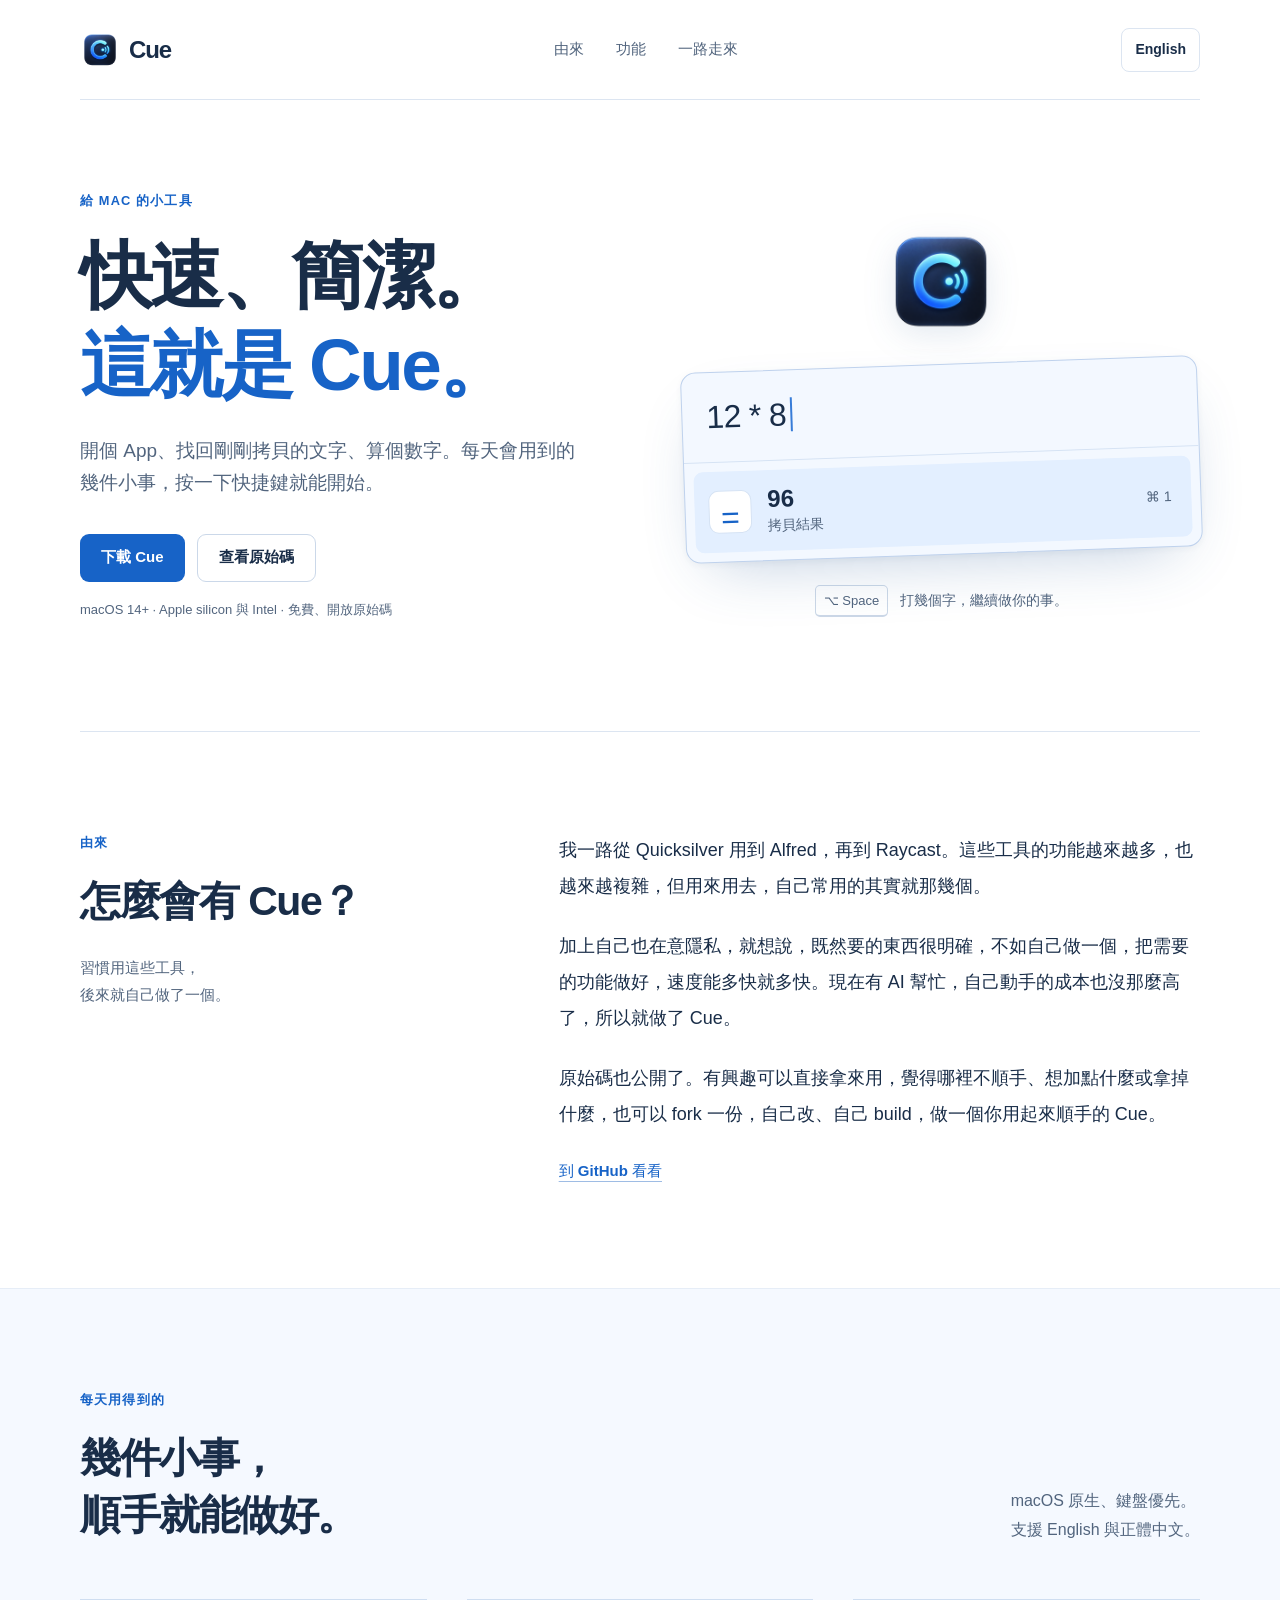
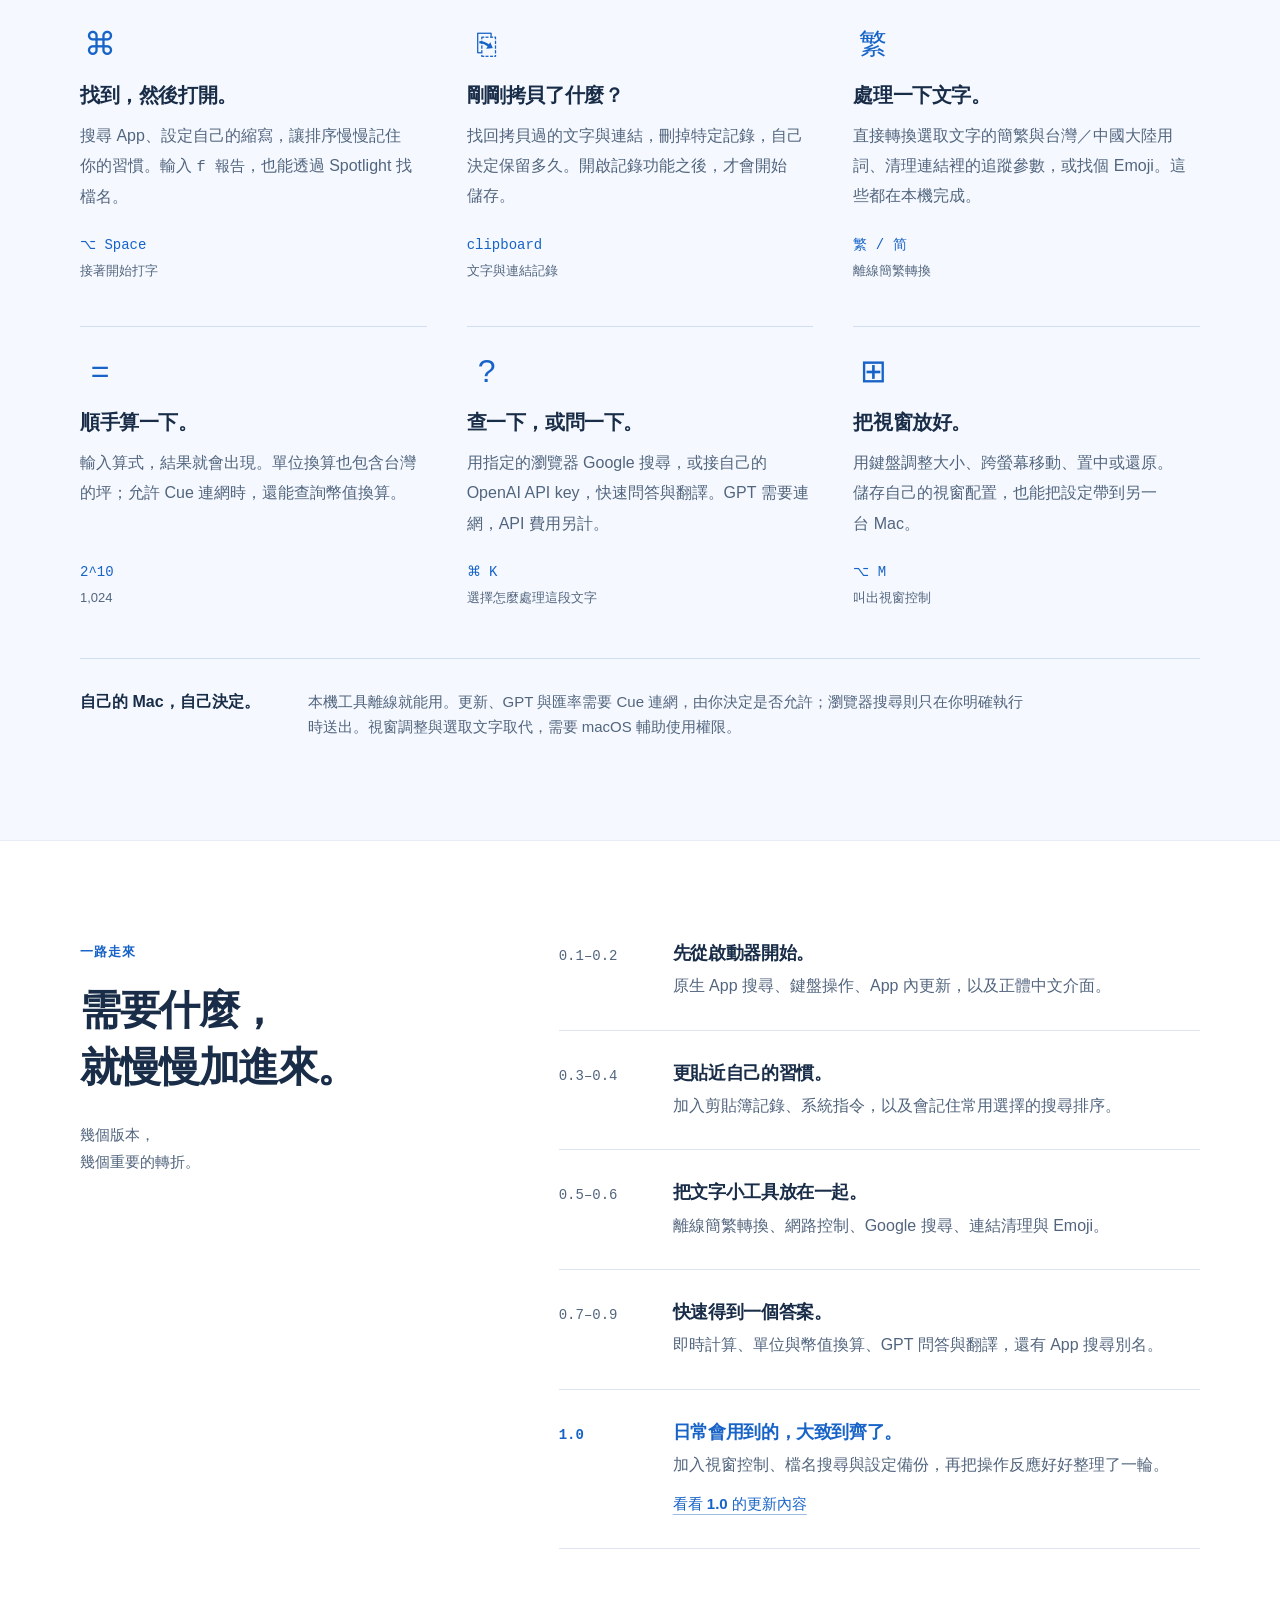
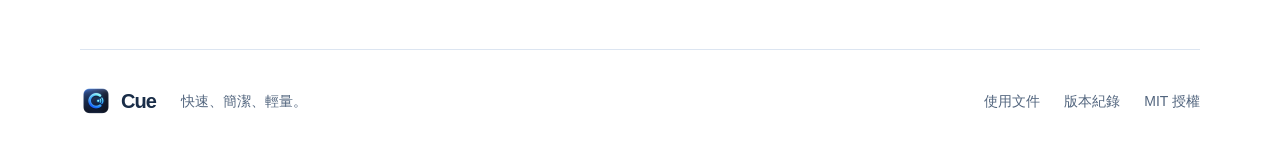
==== website/zh-Hant/index.html @ 2a1d49bb "Publish Cue website and signed 1.0.0 update feed" ====
<!doctype html>
<html lang="zh-Hant">
<head>
  <meta charset="utf-8">
  <meta name="viewport" content="width=device-width, initial-scale=1">
  <meta name="description" content="Cue 是快速、簡潔、開放原始碼的 macOS 啟動器。搜尋 App、剪貼簿、文字工具、即時計算與視窗控制，用鍵盤就能完成。">
  <meta name="theme-color" content="#f5f9ff">
  <title>Cue — 快速、簡潔、輕量。</title>
  <link rel="canonical" href="https://yihsiu.org/cue/zh-Hant/">
  <link rel="alternate" hreflang="en" href="https://yihsiu.org/cue/">
  <link rel="alternate" hreflang="zh-Hant" href="https://yihsiu.org/cue/zh-Hant/">
  <link rel="icon" type="image/png" href="../assets/cue-icon.png">
  <link rel="stylesheet" href="../assets/site.css">
</head>
<body>
  <a class="skip-link" href="#main">跳至主要內容</a>
  <header class="site-header wrap">
    <a class="brand" href="./" aria-label="Cue 首頁"><img src="../assets/cue-icon.png" alt="" width="40" height="40"><span>Cue</span></a>
    <nav aria-label="主要導覽"><a href="#story">由來</a><a href="#features">功能</a><a href="#journey">一路走來</a></nav>
    <a class="language" href="../" lang="en" hreflang="en" aria-label="Switch to English">English</a>
  </header>

  <main id="main">
    <section class="hero wrap" aria-labelledby="hero-title">
      <div class="hero-copy">
        <p class="eyebrow">給 Mac 的小工具</p>
        <h1 id="hero-title">快速、簡潔。<br><span>這就是 Cue。</span></h1>
        <p class="intro">開個 App、找回剛剛拷貝的文字、算個數字。每天會用到的幾件小事，按一下快捷鍵就能開始。</p>
        <div class="actions"><a class="button primary" href="https://github.com/hsiuhsiu/cue/releases/latest">下載 Cue</a><a class="button secondary" href="https://github.com/hsiuhsiu/cue">查看原始碼</a></div>
        <p class="small-note">macOS 14+ · Apple silicon 與 Intel · 免費、開放原始碼</p>
      </div>
      <figure class="hero-preview">
        <img class="hero-icon" src="../assets/cue-icon.png" alt="Cue App 圖示" width="116" height="116">
        <div class="launcher-demo" aria-label="計算機示意：12 乘以 8，結果為 96">
          <div class="demo-query"><span>12 * 8</span><span class="demo-caret" aria-hidden="true"></span></div>
          <div class="demo-result"><span class="demo-symbol" aria-hidden="true">=</span><div><strong>96</strong><span>拷貝結果</span></div><kbd>⌘ 1</kbd></div>
        </div>
        <figcaption><kbd>⌥ Space</kbd><span>打幾個字，繼續做你的事。</span></figcaption>
      </figure>
    </section>

    <section id="story" class="story section wrap" aria-labelledby="story-title">
      <div class="section-heading"><p class="eyebrow">由來</p><h2 id="story-title">怎麼會有 Cue？</h2><p class="margin-note">習慣用這些工具，<br>後來就自己做了一個。</p></div>
      <div class="story-copy">
        <p>我一路從 Quicksilver 用到 Alfred，再到 Raycast。這些工具的功能越來越多，也越來越複雜，但用來用去，自己常用的其實就那幾個。</p>
        <p>加上自己也在意隱私，就想說，既然要的東西很明確，不如自己做一個，把需要的功能做好，速度能多快就多快。現在有 AI 幫忙，自己動手的成本也沒那麼高了，所以就做了 Cue。</p>
        <p>原始碼也公開了。有興趣可以直接拿來用，覺得哪裡不順手、想加點什麼或拿掉什麼，也可以 fork 一份，自己改、自己 build，做一個你用起來順手的 Cue。</p>
        <a class="text-link" href="https://github.com/hsiuhsiu/cue">到 GitHub 看看</a>
      </div>
    </section>

    <section id="features" class="features section" aria-labelledby="features-title">
      <div class="wrap">
        <div class="section-top"><div><p class="eyebrow">每天用得到的</p><h2 id="features-title">幾件小事，<br>順手就能做好。</h2></div><p>macOS 原生、鍵盤優先。<br>支援 English 與正體中文。</p></div>
        <div class="feature-grid">
          <article><span class="feature-mark" aria-hidden="true">⌘</span><h3>找到，然後打開。</h3><p>搜尋 App、設定自己的縮寫，讓排序慢慢記住你的習慣。輸入 <code>f 報告</code>，也能透過 Spotlight 找檔名。</p><span class="feature-example">⌥ Space <span>接著開始打字</span></span></article>
          <article><span class="feature-mark" aria-hidden="true">⎘</span><h3>剛剛拷貝了什麼？</h3><p>找回拷貝過的文字與連結，刪掉特定記錄，自己決定保留多久。開啟記錄功能之後，才會開始儲存。</p><span class="feature-example">clipboard <span>文字與連結記錄</span></span></article>
          <article><span class="feature-mark text-mark" aria-hidden="true">繁</span><h3>處理一下文字。</h3><p>直接轉換選取文字的簡繁與台灣／中國大陸用詞、清理連結裡的追蹤參數，或找個 Emoji。這些都在本機完成。</p><span class="feature-example">繁 / 简 <span>離線簡繁轉換</span></span></article>
          <article><span class="feature-mark" aria-hidden="true">=</span><h3>順手算一下。</h3><p>輸入算式，結果就會出現。單位換算也包含台灣的坪；允許 Cue 連網時，還能查詢幣值換算。</p><span class="feature-example">2^10 <span>1,024</span></span></article>
          <article><span class="feature-mark" aria-hidden="true">?</span><h3>查一下，或問一下。</h3><p>用指定的瀏覽器 Google 搜尋，或接自己的 OpenAI API key，快速問答與翻譯。GPT 需要連網，API 費用另計。</p><span class="feature-example">⌘ K <span>選擇怎麼處理這段文字</span></span></article>
          <article><span class="feature-mark" aria-hidden="true">⊞</span><h3>把視窗放好。</h3><p>用鍵盤調整大小、跨螢幕移動、置中或還原。儲存自己的視窗配置，也能把設定帶到另一台 Mac。</p><span class="feature-example">⌥ M <span>叫出視窗控制</span></span></article>
        </div>
        <div class="local-note"><strong>自己的 Mac，自己決定。</strong><p>本機工具離線就能用。更新、GPT 與匯率需要 Cue 連網，由你決定是否允許；瀏覽器搜尋則只在你明確執行時送出。視窗調整與選取文字取代，需要 macOS 輔助使用權限。</p></div>
      </div>
    </section>

    <section id="journey" class="journey section wrap" aria-labelledby="journey-title">
      <div class="section-heading"><p class="eyebrow">一路走來</p><h2 id="journey-title">需要什麼，<br>就慢慢加進來。</h2><p class="margin-note">幾個版本，<br>幾個重要的轉折。</p></div>
      <ol class="timeline">
        <li><span class="version">0.1–0.2</span><div><h3>先從啟動器開始。</h3><p>原生 App 搜尋、鍵盤操作、App 內更新，以及正體中文介面。</p></div></li>
        <li><span class="version">0.3–0.4</span><div><h3>更貼近自己的習慣。</h3><p>加入剪貼簿記錄、系統指令，以及會記住常用選擇的搜尋排序。</p></div></li>
        <li><span class="version">0.5–0.6</span><div><h3>把文字小工具放在一起。</h3><p>離線簡繁轉換、網路控制、Google 搜尋、連結清理與 Emoji。</p></div></li>
        <li><span class="version">0.7–0.9</span><div><h3>快速得到一個答案。</h3><p>即時計算、單位與幣值換算、GPT 問答與翻譯，還有 App 搜尋別名。</p></div></li>
        <li class="milestone"><span class="version">1.0</span><div><h3>日常會用到的，大致到齊了。</h3><p>加入視窗控制、檔名搜尋與設定備份，再把操作反應好好整理了一輪。</p><a class="text-link" href="https://github.com/hsiuhsiu/cue/releases/tag/v1.0.0">看看 1.0 的更新內容</a></div></li>
      </ol>
    </section>
  </main>

  <footer class="site-footer wrap"><a class="brand" href="./"><img src="../assets/cue-icon.png" alt="" width="32" height="32"><span>Cue</span></a><p>快速、簡潔、輕量。</p><nav aria-label="更多 Cue 資訊"><a href="https://github.com/hsiuhsiu/cue#readme">使用文件</a><a href="https://github.com/hsiuhsiu/cue/releases">版本紀錄</a><a href="https://github.com/hsiuhsiu/cue/blob/main/LICENSE">MIT 授權</a></nav></footer>
</body>
</html>
---- website/assets/site.css ----
:root{color-scheme:light;--ink:#192d48;--muted:#52657e;--blue:#1763c7;--line:#dce5f1;--pale:#f5f9ff;--font:-apple-system,BlinkMacSystemFont,"Segoe UI","Noto Sans TC",sans-serif}
*{box-sizing:border-box}html{scroll-padding-top:2rem}body{margin:0;background:#fff;color:var(--ink);font-family:var(--font);font-size:1rem;line-height:1.65;-webkit-font-smoothing:antialiased}a{color:inherit;text-decoration:none}a:hover{color:var(--blue)}a:focus-visible{outline:3px solid var(--blue);outline-offset:5px;border-radius:4px}img{display:block;max-width:100%;height:auto}h1,h2,h3,p,figure{margin:0}h1,h2,h3{font-weight:650;letter-spacing:-.035em}h1{font-size:clamp(3.5rem,6.5vw,5.5rem);line-height:1.04}h2{font-size:clamp(2rem,3.7vw,3rem);line-height:1.17}h3{font-size:1.25rem;line-height:1.35;letter-spacing:-.02em}p{text-wrap:pretty}.wrap{width:min(1120px,calc(100% - 64px));margin-inline:auto}.section{padding-block:100px}.eyebrow{margin-bottom:20px;font-size:.8rem;font-weight:650;letter-spacing:.11em;text-transform:uppercase;color:var(--blue)}.skip-link{position:fixed;top:12px;left:16px;padding:10px 16px;background:#fff;border:2px solid var(--blue);z-index:10;transform:translateY(-150%)}.skip-link:focus{transform:translateY(0)}
.site-header{min-height:100px;display:flex;align-items:center;justify-content:space-between;gap:24px;border-bottom:1px solid var(--line)}.brand{display:inline-flex;align-items:center;gap:9px;font-size:1.5rem;font-weight:700;letter-spacing:-.045em;white-space:nowrap}.brand img{flex-shrink:0}.site-header nav{display:flex;gap:32px;font-size:.9375rem;color:var(--muted)}.site-header nav a,.language{display:inline-flex;align-items:center;min-height:44px}.language{font-size:.875rem;font-weight:550;border:1px solid var(--line);border-radius:8px;padding:6px 13px;white-space:nowrap}
.hero{display:grid;grid-template-columns:1.05fr 1fr;align-items:center;gap:60px;padding-block:90px 110px}.hero h1 span{color:var(--blue)}.intro{max-width:31rem;font-size:1.1875rem;line-height:1.7;color:var(--muted);margin-top:26px}.actions{display:flex;flex-wrap:wrap;gap:12px;margin-top:34px}.button{display:inline-flex;min-height:48px;align-items:center;justify-content:center;border-radius:9px;padding:10px 21px;font-size:.9375rem;font-weight:600;transition:background-color .15s}.primary{background:var(--blue);color:#fff}.primary:hover{background:#104ea1;color:#fff}.secondary{border:1px solid #cbd8e9;background:#fff}.secondary:hover{background:var(--pale)}.small-note{font-size:.8125rem;line-height:1.7;color:var(--muted);margin-top:17px}.hero-preview{position:relative;min-width:0;padding-top:30px}.hero-icon{margin:0 auto 24px;width:116px;filter:drop-shadow(0 8px 16px #1c4e8420)}.launcher-demo{overflow:hidden;background:#f3f8ff;border:1px solid #bfd2ed;border-radius:15px;box-shadow:0 25px 65px -27px #2d5e9a55,0 2px 6px #2039570c;transform:rotate(-2deg)}.demo-query{display:flex;align-items:center;min-height:82px;padding:18px 24px;font-size:2rem;font-weight:500;letter-spacing:-.02em;border-bottom:1px solid #d6e3f4}.demo-caret{width:2px;height:34px;background:#377cd8;margin-left:4px}.demo-result{display:flex;gap:16px;align-items:center;margin:9px;padding:14px;background:#e3efff;border-radius:9px}.demo-symbol{display:grid;place-items:center;flex:0 0 43px;width:43px;height:43px;background:white;border:1px solid #d6e3f4;border-radius:10px;color:var(--blue);font-size:2rem;font-weight:400}.demo-result>div{display:flex;flex-direction:column}.demo-result strong{font-size:1.5rem;font-weight:600;line-height:1.25}.demo-result>div>span{font-size:.875rem;color:var(--muted)}kbd{font-family:var(--font);font-size:.875rem;white-space:nowrap}.demo-result kbd{margin-left:auto;color:var(--muted);padding:4px 6px;border-radius:4px}figcaption{display:flex;align-items:center;justify-content:center;gap:12px;margin-top:30px;font-size:.875rem;color:var(--muted);flex-wrap:wrap}figcaption kbd{padding:4px 8px;background:#fff;border:1px solid #ccd8e7;border-bottom-width:2px;border-radius:5px;font-size:.8125rem}
.story{display:grid;grid-template-columns:1fr 1.65fr;gap:90px;border-top:1px solid var(--line)}.margin-note{margin-top:24px;font-size:.9375rem;color:var(--muted);line-height:1.8}.story-copy{font-size:1.125rem;line-height:1.9}.story-copy p+p{margin-top:24px}.text-link{display:inline-block;color:var(--blue);font-size:.9375rem;font-weight:550;text-decoration:underline;text-underline-offset:5px;text-decoration-color:#9ebce4}.story-copy>.text-link{margin-top:24px}.text-link:hover{text-decoration-color:var(--blue)}
.features{background:var(--pale);border-top:1px solid #e6edf7;border-bottom:1px solid #e6edf7}.section-top{display:flex;align-items:flex-end;justify-content:space-between;gap:32px;margin-bottom:54px}.section-top>p{color:var(--muted);font-size:1rem;line-height:1.8}.feature-grid{display:grid;grid-template-columns:repeat(3,minmax(0,1fr));gap:44px 40px}.feature-grid article{display:flex;flex-direction:column;align-items:flex-start;border-top:1px solid #cfdef1;padding-top:24px}.feature-mark{width:40px;height:40px;display:grid;place-items:center;color:var(--blue);font-size:2rem;line-height:1;margin-bottom:18px}.text-mark{font-size:1.75rem}.feature-grid p{margin-top:12px;color:var(--muted);font-size:1rem;line-height:1.75}.feature-example{display:block;margin-top:auto;padding-top:22px;font-family:ui-monospace,SFMono-Regular,Consolas,monospace;font-size:.875rem;color:var(--blue)}.feature-example>span{display:block;font-family:var(--font);font-size:.8125rem;margin-top:3px;color:var(--muted)}code{font-size:.95em;overflow-wrap:anywhere}.local-note{display:flex;gap:48px;padding-top:30px;border-top:1px solid #cfdef1;margin-top:50px;align-items:baseline}.local-note strong{flex:0 0 auto;font-size:1rem;font-weight:600}.local-note p{color:var(--muted);font-size:.9375rem;max-width:720px}
.journey{display:grid;grid-template-columns:1fr 1.65fr;gap:90px}.timeline{list-style:none;padding:0;margin:0}.timeline li{display:grid;grid-template-columns:90px minmax(0,1fr);gap:24px;padding:0 0 30px;margin-bottom:30px;border-bottom:1px solid var(--line)}.timeline li:last-child{margin-bottom:0}.version{font-size:.875rem;font-family:ui-monospace,SFMono-Regular,Consolas,monospace;color:var(--muted);padding-top:4px}.timeline h3{font-size:1.125rem}.timeline p{color:var(--muted);margin-top:8px;font-size:1rem}.milestone .version{color:var(--blue);font-weight:650}.milestone h3{color:var(--blue)}.timeline .text-link{margin-top:14px}.site-footer{border-top:1px solid var(--line);display:flex;align-items:center;gap:25px;padding-block:32px 42px}.site-footer .brand{font-size:1.25rem}.site-footer>p{font-size:.875rem;color:var(--muted)}.site-footer nav{display:flex;gap:24px;margin-left:auto;font-size:.875rem;color:var(--muted)}.site-footer nav a{padding-block:8px}
html[lang="zh-Hant"] h1{font-size:clamp(3rem,5.7vw,4.75rem);line-height:1.22;letter-spacing:-.035em}html[lang="zh-Hant"] h2{line-height:1.4;font-size:clamp(2rem,3.2vw,2.6rem)}html[lang="zh-Hant"] .story-copy{line-height:2}html[lang="zh-Hant"] .eyebrow{letter-spacing:.09em}html[lang="zh-Hant"] .feature-grid p{line-height:1.9}
@media(max-width:950px){.hero{gap:36px}.story,.journey{gap:42px;grid-template-columns:1fr 1.7fr}.feature-grid{grid-template-columns:repeat(2,minmax(0,1fr))}.site-footer{flex-wrap:wrap}.site-footer nav{margin-left:auto}.hero-preview{padding-top:12px}.section-top>p{max-width:15rem}}
@media(max-width:700px){.wrap{width:calc(100% - 40px)}.site-header{min-height:80px;gap:12px;flex-wrap:wrap;padding-block:14px}.site-header nav{order:3;width:100%;justify-content:space-between;gap:12px;border-top:1px solid var(--line);padding-top:5px;font-size:.875rem}.brand{font-size:1.3rem}.brand img{width:34px}.language{font-size:.8125rem}.hero{grid-template-columns:1fr;gap:36px;padding-block:50px 64px}.hero-copy{max-width:36rem}.intro{font-size:1.0625rem;max-width:32rem}.hero-preview{width:min(420px,100%);margin-inline:auto;padding:0 6px}.hero-icon{width:88px;margin-bottom:18px}.launcher-demo{transform:none}.demo-query{min-height:72px;font-size:1.75rem}.small-note{font-size:.8125rem}.section{padding-block:62px}.story,.journey{grid-template-columns:1fr;gap:30px}.margin-note{display:none}.eyebrow{margin-bottom:14px}.story-copy{font-size:1.0625rem}.section-top{display:block;margin-bottom:34px}.section-top>p{margin-top:20px;max-width:none}.section-top>p br{display:none}.feature-grid{gap:32px 24px}.feature-grid h3{font-size:1.125rem}.feature-grid p{font-size:.9375rem}.local-note{display:block;margin-top:36px}.local-note p{margin-top:10px}.timeline li{grid-template-columns:76px minmax(0,1fr);gap:16px}.site-footer{gap:14px;padding-block:26px}.site-footer nav{width:100%;margin:0;gap:24px;flex-wrap:wrap}.site-footer>p{margin-left:auto}}
@media(max-width:390px){.wrap{width:calc(100% - 32px)}.feature-grid{grid-template-columns:1fr}.actions{gap:10px}.button{padding-inline:17px}.hero h1{font-size:3.2rem}html[lang="zh-Hant"] h1{font-size:2.75rem}.timeline li{grid-template-columns:70px minmax(0,1fr);gap:12px}}
@media(prefers-reduced-motion:reduce){*{scroll-behavior:auto!important;transition:none!important}}
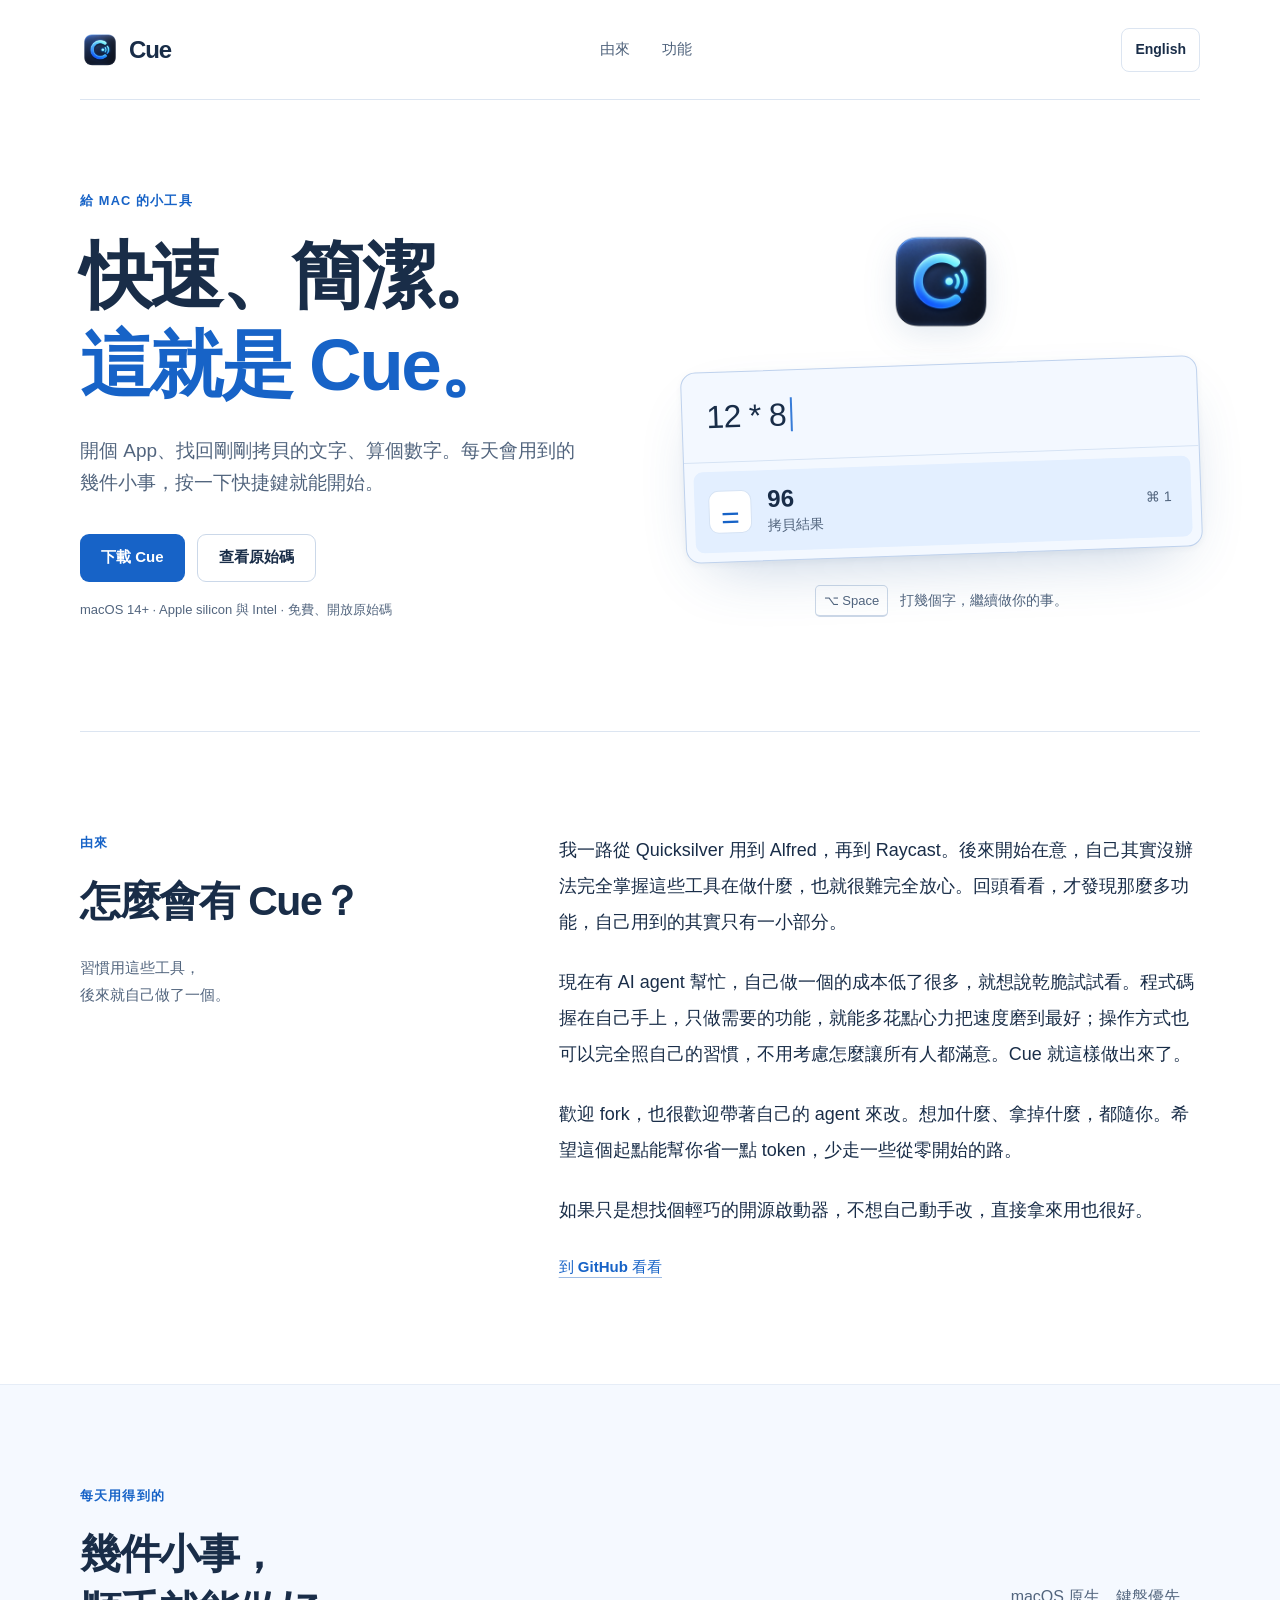
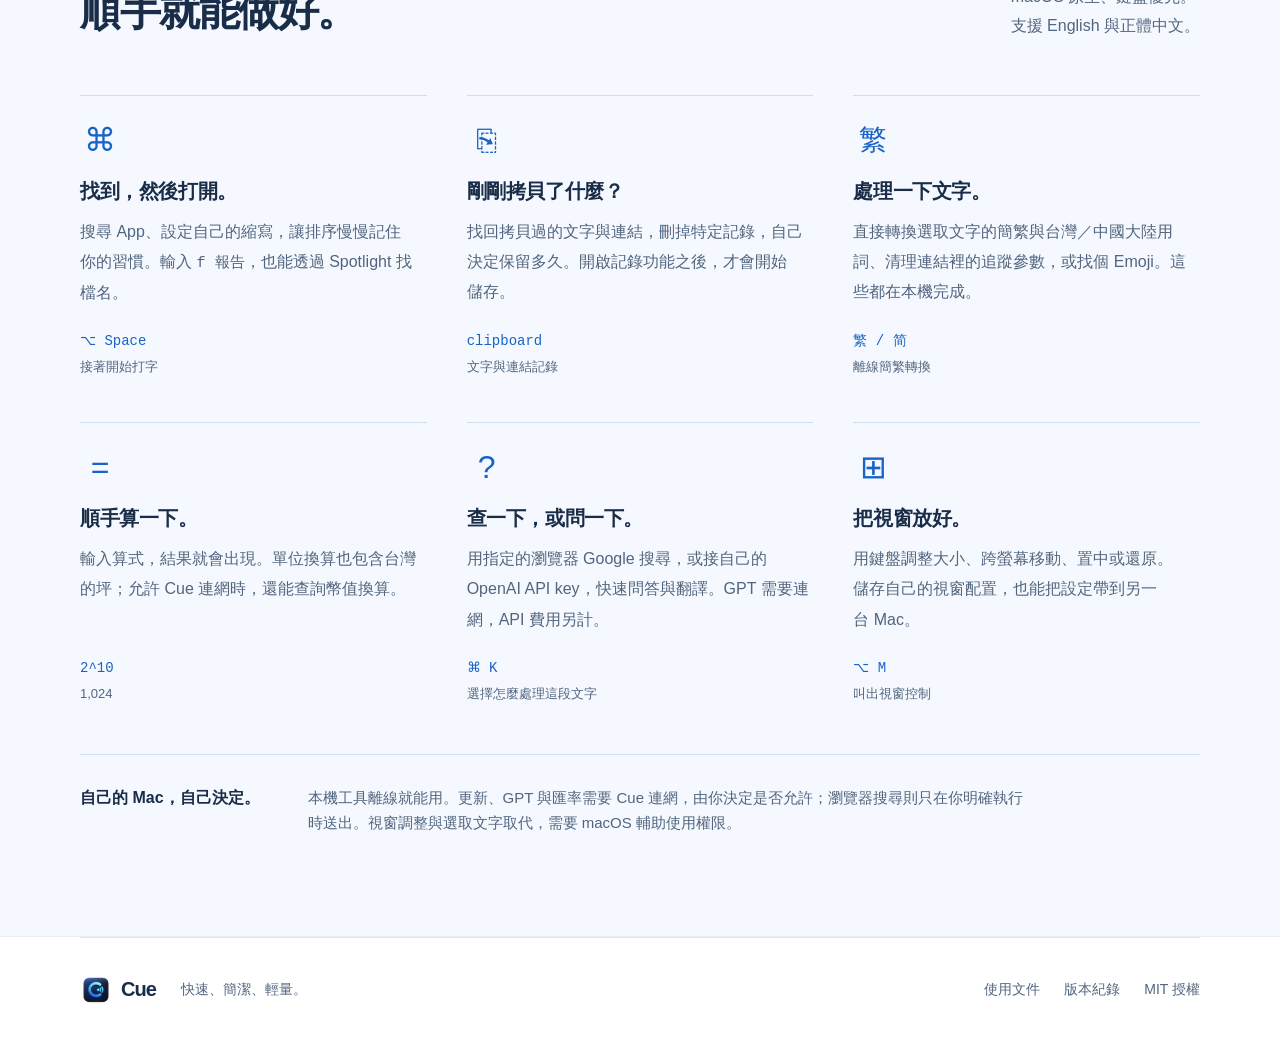
==== commit fb616ded: "Rewrite Cue origin story and remove website timeline" ====
--- a/website/zh-Hant/index.html
+++ b/website/zh-Hant/index.html
@@ -16,7 +16,7 @@
   <a class="skip-link" href="#main">跳至主要內容</a>
   <header class="site-header wrap">
     <a class="brand" href="./" aria-label="Cue 首頁"><img src="../assets/cue-icon.png" alt="" width="40" height="40"><span>Cue</span></a>
-    <nav aria-label="主要導覽"><a href="#story">由來</a><a href="#features">功能</a><a href="#journey">一路走來</a></nav>
+    <nav aria-label="主要導覽"><a href="#story">由來</a><a href="#features">功能</a></nav>
     <a class="language" href="../" lang="en" hreflang="en" aria-label="Switch to English">English</a>
   </header>
 
@@ -42,9 +42,10 @@
     <section id="story" class="story section wrap" aria-labelledby="story-title">
       <div class="section-heading"><p class="eyebrow">由來</p><h2 id="story-title">怎麼會有 Cue？</h2><p class="margin-note">習慣用這些工具，<br>後來就自己做了一個。</p></div>
       <div class="story-copy">
-        <p>我一路從 Quicksilver 用到 Alfred，再到 Raycast。這些工具的功能越來越多，也越來越複雜，但用來用去，自己常用的其實就那幾個。</p>
-        <p>加上自己也在意隱私，就想說，既然要的東西很明確，不如自己做一個，把需要的功能做好，速度能多快就多快。現在有 AI 幫忙，自己動手的成本也沒那麼高了，所以就做了 Cue。</p>
-        <p>原始碼也公開了。有興趣可以直接拿來用，覺得哪裡不順手、想加點什麼或拿掉什麼，也可以 fork 一份，自己改、自己 build，做一個你用起來順手的 Cue。</p>
+        <p>我一路從 Quicksilver 用到 Alfred，再到 Raycast。後來開始在意，自己其實沒辦法完全掌握這些工具在做什麼，也就很難完全放心。回頭看看，才發現那麼多功能，自己用到的其實只有一小部分。</p>
+        <p>現在有 AI agent 幫忙，自己做一個的成本低了很多，就想說乾脆試試看。程式碼握在自己手上，只做需要的功能，就能多花點心力把速度磨到最好；操作方式也可以完全照自己的習慣，不用考慮怎麼讓所有人都滿意。Cue 就這樣做出來了。</p>
+        <p>歡迎 fork，也很歡迎帶著自己的 agent 來改。想加什麼、拿掉什麼，都隨你。希望這個起點能幫你省一點 token，少走一些從零開始的路。</p>
+        <p>如果只是想找個輕巧的開源啟動器，不想自己動手改，直接拿來用也很好。</p>
         <a class="text-link" href="https://github.com/hsiuhsiu/cue">到 GitHub 看看</a>
       </div>
     </section>
@@ -64,16 +65,6 @@
       </div>
     </section>
 
-    <section id="journey" class="journey section wrap" aria-labelledby="journey-title">
-      <div class="section-heading"><p class="eyebrow">一路走來</p><h2 id="journey-title">需要什麼，<br>就慢慢加進來。</h2><p class="margin-note">幾個版本，<br>幾個重要的轉折。</p></div>
-      <ol class="timeline">
-        <li><span class="version">0.1–0.2</span><div><h3>先從啟動器開始。</h3><p>原生 App 搜尋、鍵盤操作、App 內更新，以及正體中文介面。</p></div></li>
-        <li><span class="version">0.3–0.4</span><div><h3>更貼近自己的習慣。</h3><p>加入剪貼簿記錄、系統指令，以及會記住常用選擇的搜尋排序。</p></div></li>
-        <li><span class="version">0.5–0.6</span><div><h3>把文字小工具放在一起。</h3><p>離線簡繁轉換、網路控制、Google 搜尋、連結清理與 Emoji。</p></div></li>
-        <li><span class="version">0.7–0.9</span><div><h3>快速得到一個答案。</h3><p>即時計算、單位與幣值換算、GPT 問答與翻譯，還有 App 搜尋別名。</p></div></li>
-        <li class="milestone"><span class="version">1.0</span><div><h3>日常會用到的，大致到齊了。</h3><p>加入視窗控制、檔名搜尋與設定備份，再把操作反應好好整理了一輪。</p><a class="text-link" href="https://github.com/hsiuhsiu/cue/releases/tag/v1.0.0">看看 1.0 的更新內容</a></div></li>
-      </ol>
-    </section>
   </main>
 
   <footer class="site-footer wrap"><a class="brand" href="./"><img src="../assets/cue-icon.png" alt="" width="32" height="32"><span>Cue</span></a><p>快速、簡潔、輕量。</p><nav aria-label="更多 Cue 資訊"><a href="https://github.com/hsiuhsiu/cue#readme">使用文件</a><a href="https://github.com/hsiuhsiu/cue/releases">版本紀錄</a><a href="https://github.com/hsiuhsiu/cue/blob/main/LICENSE">MIT 授權</a></nav></footer>
--- a/website/assets/site.css
+++ b/website/assets/site.css
@@ -4,9 +4,9 @@
 .hero{display:grid;grid-template-columns:1.05fr 1fr;align-items:center;gap:60px;padding-block:90px 110px}.hero h1 span{color:var(--blue)}.intro{max-width:31rem;font-size:1.1875rem;line-height:1.7;color:var(--muted);margin-top:26px}.actions{display:flex;flex-wrap:wrap;gap:12px;margin-top:34px}.button{display:inline-flex;min-height:48px;align-items:center;justify-content:center;border-radius:9px;padding:10px 21px;font-size:.9375rem;font-weight:600;transition:background-color .15s}.primary{background:var(--blue);color:#fff}.primary:hover{background:#104ea1;color:#fff}.secondary{border:1px solid #cbd8e9;background:#fff}.secondary:hover{background:var(--pale)}.small-note{font-size:.8125rem;line-height:1.7;color:var(--muted);margin-top:17px}.hero-preview{position:relative;min-width:0;padding-top:30px}.hero-icon{margin:0 auto 24px;width:116px;filter:drop-shadow(0 8px 16px #1c4e8420)}.launcher-demo{overflow:hidden;background:#f3f8ff;border:1px solid #bfd2ed;border-radius:15px;box-shadow:0 25px 65px -27px #2d5e9a55,0 2px 6px #2039570c;transform:rotate(-2deg)}.demo-query{display:flex;align-items:center;min-height:82px;padding:18px 24px;font-size:2rem;font-weight:500;letter-spacing:-.02em;border-bottom:1px solid #d6e3f4}.demo-caret{width:2px;height:34px;background:#377cd8;margin-left:4px}.demo-result{display:flex;gap:16px;align-items:center;margin:9px;padding:14px;background:#e3efff;border-radius:9px}.demo-symbol{display:grid;place-items:center;flex:0 0 43px;width:43px;height:43px;background:white;border:1px solid #d6e3f4;border-radius:10px;color:var(--blue);font-size:2rem;font-weight:400}.demo-result>div{display:flex;flex-direction:column}.demo-result strong{font-size:1.5rem;font-weight:600;line-height:1.25}.demo-result>div>span{font-size:.875rem;color:var(--muted)}kbd{font-family:var(--font);font-size:.875rem;white-space:nowrap}.demo-result kbd{margin-left:auto;color:var(--muted);padding:4px 6px;border-radius:4px}figcaption{display:flex;align-items:center;justify-content:center;gap:12px;margin-top:30px;font-size:.875rem;color:var(--muted);flex-wrap:wrap}figcaption kbd{padding:4px 8px;background:#fff;border:1px solid #ccd8e7;border-bottom-width:2px;border-radius:5px;font-size:.8125rem}
 .story{display:grid;grid-template-columns:1fr 1.65fr;gap:90px;border-top:1px solid var(--line)}.margin-note{margin-top:24px;font-size:.9375rem;color:var(--muted);line-height:1.8}.story-copy{font-size:1.125rem;line-height:1.9}.story-copy p+p{margin-top:24px}.text-link{display:inline-block;color:var(--blue);font-size:.9375rem;font-weight:550;text-decoration:underline;text-underline-offset:5px;text-decoration-color:#9ebce4}.story-copy>.text-link{margin-top:24px}.text-link:hover{text-decoration-color:var(--blue)}
 .features{background:var(--pale);border-top:1px solid #e6edf7;border-bottom:1px solid #e6edf7}.section-top{display:flex;align-items:flex-end;justify-content:space-between;gap:32px;margin-bottom:54px}.section-top>p{color:var(--muted);font-size:1rem;line-height:1.8}.feature-grid{display:grid;grid-template-columns:repeat(3,minmax(0,1fr));gap:44px 40px}.feature-grid article{display:flex;flex-direction:column;align-items:flex-start;border-top:1px solid #cfdef1;padding-top:24px}.feature-mark{width:40px;height:40px;display:grid;place-items:center;color:var(--blue);font-size:2rem;line-height:1;margin-bottom:18px}.text-mark{font-size:1.75rem}.feature-grid p{margin-top:12px;color:var(--muted);font-size:1rem;line-height:1.75}.feature-example{display:block;margin-top:auto;padding-top:22px;font-family:ui-monospace,SFMono-Regular,Consolas,monospace;font-size:.875rem;color:var(--blue)}.feature-example>span{display:block;font-family:var(--font);font-size:.8125rem;margin-top:3px;color:var(--muted)}code{font-size:.95em;overflow-wrap:anywhere}.local-note{display:flex;gap:48px;padding-top:30px;border-top:1px solid #cfdef1;margin-top:50px;align-items:baseline}.local-note strong{flex:0 0 auto;font-size:1rem;font-weight:600}.local-note p{color:var(--muted);font-size:.9375rem;max-width:720px}
-.journey{display:grid;grid-template-columns:1fr 1.65fr;gap:90px}.timeline{list-style:none;padding:0;margin:0}.timeline li{display:grid;grid-template-columns:90px minmax(0,1fr);gap:24px;padding:0 0 30px;margin-bottom:30px;border-bottom:1px solid var(--line)}.timeline li:last-child{margin-bottom:0}.version{font-size:.875rem;font-family:ui-monospace,SFMono-Regular,Consolas,monospace;color:var(--muted);padding-top:4px}.timeline h3{font-size:1.125rem}.timeline p{color:var(--muted);margin-top:8px;font-size:1rem}.milestone .version{color:var(--blue);font-weight:650}.milestone h3{color:var(--blue)}.timeline .text-link{margin-top:14px}.site-footer{border-top:1px solid var(--line);display:flex;align-items:center;gap:25px;padding-block:32px 42px}.site-footer .brand{font-size:1.25rem}.site-footer>p{font-size:.875rem;color:var(--muted)}.site-footer nav{display:flex;gap:24px;margin-left:auto;font-size:.875rem;color:var(--muted)}.site-footer nav a{padding-block:8px}
+.site-footer{border-top:1px solid var(--line);display:flex;align-items:center;gap:25px;padding-block:32px 42px}.site-footer .brand{font-size:1.25rem}.site-footer>p{font-size:.875rem;color:var(--muted)}.site-footer nav{display:flex;gap:24px;margin-left:auto;font-size:.875rem;color:var(--muted)}.site-footer nav a{padding-block:8px}
 html[lang="zh-Hant"] h1{font-size:clamp(3rem,5.7vw,4.75rem);line-height:1.22;letter-spacing:-.035em}html[lang="zh-Hant"] h2{line-height:1.4;font-size:clamp(2rem,3.2vw,2.6rem)}html[lang="zh-Hant"] .story-copy{line-height:2}html[lang="zh-Hant"] .eyebrow{letter-spacing:.09em}html[lang="zh-Hant"] .feature-grid p{line-height:1.9}
-@media(max-width:950px){.hero{gap:36px}.story,.journey{gap:42px;grid-template-columns:1fr 1.7fr}.feature-grid{grid-template-columns:repeat(2,minmax(0,1fr))}.site-footer{flex-wrap:wrap}.site-footer nav{margin-left:auto}.hero-preview{padding-top:12px}.section-top>p{max-width:15rem}}
-@media(max-width:700px){.wrap{width:calc(100% - 40px)}.site-header{min-height:80px;gap:12px;flex-wrap:wrap;padding-block:14px}.site-header nav{order:3;width:100%;justify-content:space-between;gap:12px;border-top:1px solid var(--line);padding-top:5px;font-size:.875rem}.brand{font-size:1.3rem}.brand img{width:34px}.language{font-size:.8125rem}.hero{grid-template-columns:1fr;gap:36px;padding-block:50px 64px}.hero-copy{max-width:36rem}.intro{font-size:1.0625rem;max-width:32rem}.hero-preview{width:min(420px,100%);margin-inline:auto;padding:0 6px}.hero-icon{width:88px;margin-bottom:18px}.launcher-demo{transform:none}.demo-query{min-height:72px;font-size:1.75rem}.small-note{font-size:.8125rem}.section{padding-block:62px}.story,.journey{grid-template-columns:1fr;gap:30px}.margin-note{display:none}.eyebrow{margin-bottom:14px}.story-copy{font-size:1.0625rem}.section-top{display:block;margin-bottom:34px}.section-top>p{margin-top:20px;max-width:none}.section-top>p br{display:none}.feature-grid{gap:32px 24px}.feature-grid h3{font-size:1.125rem}.feature-grid p{font-size:.9375rem}.local-note{display:block;margin-top:36px}.local-note p{margin-top:10px}.timeline li{grid-template-columns:76px minmax(0,1fr);gap:16px}.site-footer{gap:14px;padding-block:26px}.site-footer nav{width:100%;margin:0;gap:24px;flex-wrap:wrap}.site-footer>p{margin-left:auto}}
-@media(max-width:390px){.wrap{width:calc(100% - 32px)}.feature-grid{grid-template-columns:1fr}.actions{gap:10px}.button{padding-inline:17px}.hero h1{font-size:3.2rem}html[lang="zh-Hant"] h1{font-size:2.75rem}.timeline li{grid-template-columns:70px minmax(0,1fr);gap:12px}}
+@media(max-width:950px){.hero{gap:36px}.story{gap:42px;grid-template-columns:1fr 1.7fr}.feature-grid{grid-template-columns:repeat(2,minmax(0,1fr))}.site-footer{flex-wrap:wrap}.site-footer nav{margin-left:auto}.hero-preview{padding-top:12px}.section-top>p{max-width:15rem}}
+@media(max-width:700px){.wrap{width:calc(100% - 40px)}.site-header{min-height:80px;gap:12px;flex-wrap:wrap;padding-block:14px}.site-header nav{order:3;width:100%;justify-content:space-between;gap:12px;border-top:1px solid var(--line);padding-top:5px;font-size:.875rem}.brand{font-size:1.3rem}.brand img{width:34px}.language{font-size:.8125rem}.hero{grid-template-columns:1fr;gap:36px;padding-block:50px 64px}.hero-copy{max-width:36rem}.intro{font-size:1.0625rem;max-width:32rem}.hero-preview{width:min(420px,100%);margin-inline:auto;padding:0 6px}.hero-icon{width:88px;margin-bottom:18px}.launcher-demo{transform:none}.demo-query{min-height:72px;font-size:1.75rem}.small-note{font-size:.8125rem}.section{padding-block:62px}.story{grid-template-columns:1fr;gap:30px}.margin-note{display:none}.eyebrow{margin-bottom:14px}.story-copy{font-size:1.0625rem}.section-top{display:block;margin-bottom:34px}.section-top>p{margin-top:20px;max-width:none}.section-top>p br{display:none}.feature-grid{gap:32px 24px}.feature-grid h3{font-size:1.125rem}.feature-grid p{font-size:.9375rem}.local-note{display:block;margin-top:36px}.local-note p{margin-top:10px}.site-footer{gap:14px;padding-block:26px}.site-footer nav{width:100%;margin:0;gap:24px;flex-wrap:wrap}.site-footer>p{margin-left:auto}}
+@media(max-width:390px){.wrap{width:calc(100% - 32px)}.feature-grid{grid-template-columns:1fr}.actions{gap:10px}.button{padding-inline:17px}.hero h1{font-size:3.2rem}html[lang="zh-Hant"] h1{font-size:2.75rem}}
 @media(prefers-reduced-motion:reduce){*{scroll-behavior:auto!important;transition:none!important}}
